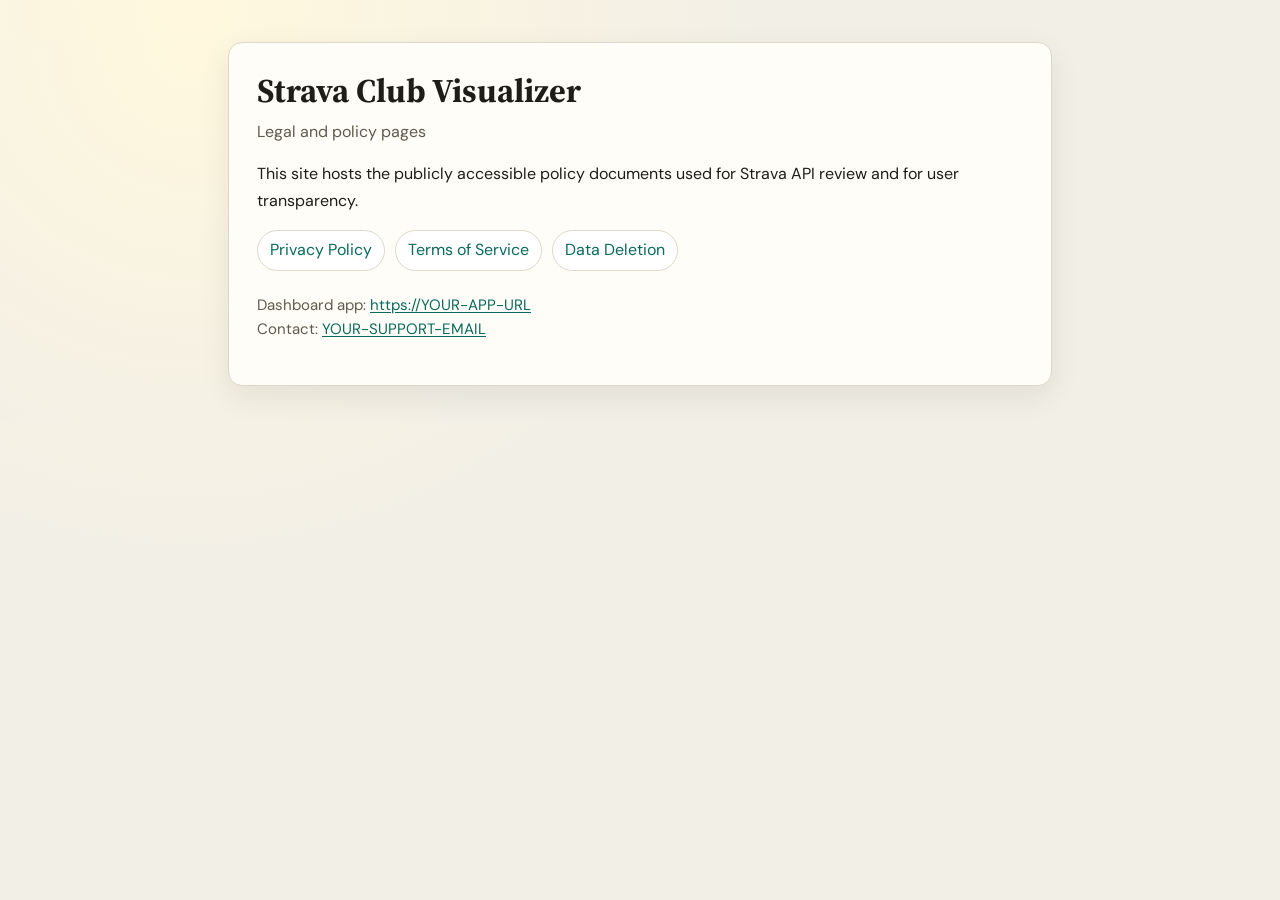
==== docs/index.html @ a5fa7125 "Added static privacy pages." ====
<!doctype html>
<html lang="en">
  <head>
    <meta charset="UTF-8" />
    <meta name="viewport" content="width=device-width, initial-scale=1.0" />
    <title>Strava Club Visualizer | Legal</title>
    <meta
      name="description"
      content="Legal and policy pages for Strava Club Visualizer."
    />
    <link rel="stylesheet" href="styles.css" />
  </head>
  <body>
    <main>
      <section class="card">
        <h1>Strava Club Visualizer</h1>
        <p class="subtle">Legal and policy pages</p>

        <p>
          This site hosts the publicly accessible policy documents used for Strava API
          review and for user transparency.
        </p>

        <nav aria-label="Legal pages">
          <a href="privacy.html">Privacy Policy</a>
          <a href="terms.html">Terms of Service</a>
          <a href="data-deletion.html">Data Deletion</a>
        </nav>

        <p class="footer">
          Dashboard app: <a href="https://YOUR-APP-URL">https://YOUR-APP-URL</a><br />
          Contact: <a href="mailto:YOUR-SUPPORT-EMAIL">YOUR-SUPPORT-EMAIL</a>
        </p>
      </section>
    </main>
  </body>
</html>
---- docs/styles.css ----
@import url('https://fonts.googleapis.com/css2?family=DM+Sans:wght@400;500;700&family=Source+Serif+4:wght@400;600;700&display=swap');

:root {
  --bg: #f2efe6;
  --paper: #fffdf7;
  --ink: #1f1d18;
  --muted: #5f5a4e;
  --accent: #0a6a5b;
  --accent-soft: #d3ece6;
  --line: #dfd8ca;
  --radius: 14px;
  --shadow: 0 10px 30px rgba(31, 29, 24, 0.08);
}

* {
  box-sizing: border-box;
}

html,
body {
  margin: 0;
  padding: 0;
  background: radial-gradient(circle at 15% 0%, #fff8de 0%, #f2efe6 40%),
    linear-gradient(145deg, #f4f1e8 0%, #ebe5d7 100%);
  color: var(--ink);
  min-height: 100%;
}

body {
  font-family: "DM Sans", "Segoe UI", sans-serif;
  line-height: 1.65;
}

main {
  max-width: 860px;
  margin: 42px auto;
  padding: 0 18px 36px;
}

.card {
  background: var(--paper);
  border: 1px solid var(--line);
  border-radius: var(--radius);
  box-shadow: var(--shadow);
  padding: 28px;
  animation: enter 260ms ease-out;
}

h1,
h2,
h3 {
  font-family: "Source Serif 4", Georgia, serif;
  line-height: 1.2;
  margin-top: 0;
}

h1 {
  font-size: clamp(1.9rem, 2.6vw, 2.5rem);
  margin-bottom: 8px;
}

h2 {
  font-size: 1.3rem;
  margin-top: 28px;
  margin-bottom: 8px;
}

h3 {
  font-size: 1.08rem;
  margin-top: 18px;
  margin-bottom: 8px;
}

p,
li {
  color: var(--ink);
  margin-top: 0;
}

ul,
ol {
  padding-left: 22px;
}

.subtle {
  color: var(--muted);
  margin-bottom: 16px;
}

.note {
  border-left: 4px solid var(--accent);
  background: var(--accent-soft);
  padding: 10px 12px;
  border-radius: 8px;
}

a {
  color: var(--accent);
  text-underline-offset: 2px;
}

a:hover {
  text-decoration-thickness: 2px;
}

nav {
  display: flex;
  flex-wrap: wrap;
  gap: 10px;
  margin: 14px 0 4px;
}

nav a {
  display: inline-block;
  border: 1px solid var(--line);
  border-radius: 999px;
  padding: 6px 12px;
  text-decoration: none;
  background: #fff;
  transition: transform 120ms ease, background-color 120ms ease;
}

nav a:hover {
  transform: translateY(-1px);
  background: #fcfaf2;
}

.footer {
  margin-top: 22px;
  color: var(--muted);
  font-size: 0.94rem;
}

@keyframes enter {
  from {
    opacity: 0;
    transform: translateY(6px);
  }
  to {
    opacity: 1;
    transform: translateY(0);
  }
}

@media (max-width: 640px) {
  main {
    margin-top: 20px;
    padding: 0 12px 24px;
  }

  .card {
    padding: 18px;
  }
}
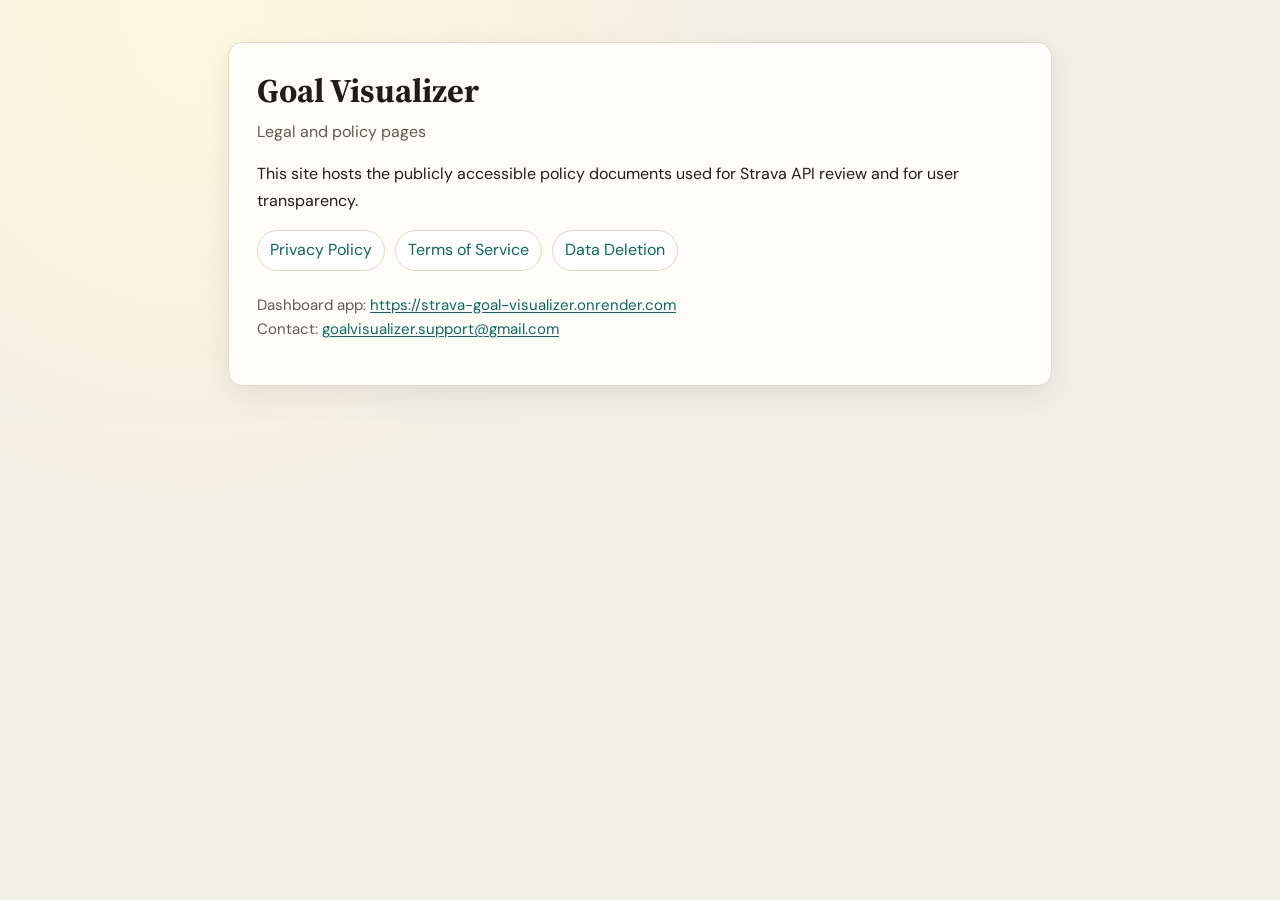
==== commit a5b7957a: "Update branding and contact details across legal pages - Change 'Strava Club Visualizer' to 'Goal Vi" ====
--- a/docs/index.html
+++ b/docs/index.html
@@ -3,17 +3,17 @@
   <head>
     <meta charset="UTF-8" />
     <meta name="viewport" content="width=device-width, initial-scale=1.0" />
-    <title>Strava Club Visualizer | Legal</title>
+    <title>Goal Visualizer | Legal</title>
     <meta
       name="description"
-      content="Legal and policy pages for Strava Club Visualizer."
+      content="Legal and policy pages for Goal Visualizer."
     />
     <link rel="stylesheet" href="styles.css" />
   </head>
   <body>
     <main>
       <section class="card">
-        <h1>Strava Club Visualizer</h1>
+        <h1>Goal Visualizer</h1>
         <p class="subtle">Legal and policy pages</p>
 
         <p>
@@ -28,8 +28,8 @@
         </nav>
 
         <p class="footer">
-          Dashboard app: <a href="https://YOUR-APP-URL">https://YOUR-APP-URL</a><br />
-          Contact: <a href="mailto:YOUR-SUPPORT-EMAIL">YOUR-SUPPORT-EMAIL</a>
+          Dashboard app: <a href="https://strava-goal-visualizer.onrender.com">https://strava-goal-visualizer.onrender.com</a><br />
+          Contact: <a href="mailto:goalvisualizer.support@gmail.com">goalvisualizer.support@gmail.com</a>
         </p>
       </section>
     </main>
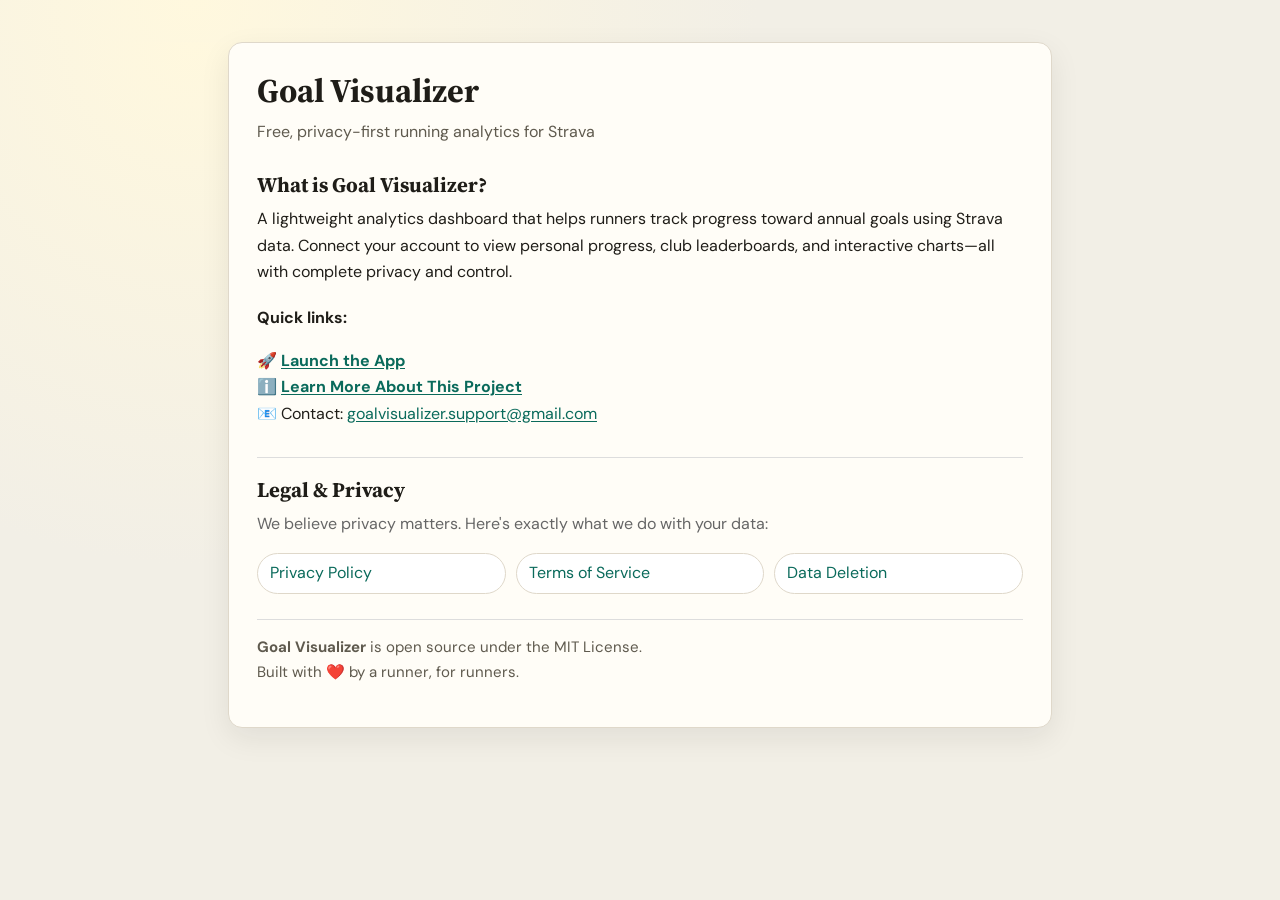
==== commit e7ee1b8b: "Add About page and improve site navigation - Create about.html with detailed app description, featur" ====
--- a/docs/index.html
+++ b/docs/index.html
@@ -3,10 +3,10 @@
   <head>
     <meta charset="UTF-8" />
     <meta name="viewport" content="width=device-width, initial-scale=1.0" />
-    <title>Goal Visualizer | Legal</title>
+    <title>Goal Visualizer | Free Running Analytics for Strava</title>
     <meta
       name="description"
-      content="Legal and policy pages for Goal Visualizer."
+      content="Goal Visualizer: Track your running goals with Strava. Free, private, open-source analytics dashboard."
     />
     <link rel="stylesheet" href="styles.css" />
   </head>
@@ -14,22 +14,37 @@
     <main>
       <section class="card">
         <h1>Goal Visualizer</h1>
-        <p class="subtle">Legal and policy pages</p>
+        <p class="subtle">Free, privacy-first running analytics for Strava</p>
 
+        <h2>What is Goal Visualizer?</h2>
         <p>
-          This site hosts the publicly accessible policy documents used for Strava API
-          review and for user transparency.
+          A lightweight analytics dashboard that helps runners track progress toward annual
+          goals using Strava data. Connect your account to view personal progress, club
+          leaderboards, and interactive charts—all with complete privacy and control.
         </p>
 
-        <nav aria-label="Legal pages">
-          <a href="privacy.html">Privacy Policy</a>
-          <a href="terms.html">Terms of Service</a>
-          <a href="data-deletion.html">Data Deletion</a>
+        <p style="margin-top: 20px;">
+          <strong>Quick links:</strong>
+        </p>
+        <ul style="list-style: none; padding: 0;">
+          <li>🚀 <a href="https://strava-goal-visualizer.onrender.com"><strong>Launch the App</strong></a></li>
+          <li>ℹ️ <a href="about.html"><strong>Learn More About This Project</strong></a></li>
+          <li>📧 Contact: <a href="mailto:goalvisualizer.support@gmail.com">goalvisualizer.support@gmail.com</a></li>
+        </ul>
+
+        <h2 style="margin-top: 30px; border-top: 1px solid #ddd; padding-top: 20px;">Legal & Privacy</h2>
+        <p style="color: #666;">
+          We believe privacy matters. Here's exactly what we do with your data:
+        </p>
+        <nav aria-label="Legal pages" style="display: flex; gap: 10px; flex-wrap: wrap;">
+          <a href="privacy.html" style="flex: 1; min-width: 120px;">Privacy Policy</a>
+          <a href="terms.html" style="flex: 1; min-width: 120px;">Terms of Service</a>
+          <a href="data-deletion.html" style="flex: 1; min-width: 120px;">Data Deletion</a>
         </nav>
 
-        <p class="footer">
-          Dashboard app: <a href="https://strava-goal-visualizer.onrender.com">https://strava-goal-visualizer.onrender.com</a><br />
-          Contact: <a href="mailto:goalvisualizer.support@gmail.com">goalvisualizer.support@gmail.com</a>
+        <p class="footer" style="margin-top: 25px; border-top: 1px solid #ddd; padding-top: 15px;">
+          <strong>Goal Visualizer</strong> is open source under the MIT License.<br />
+          Built with ❤️ by a runner, for runners.
         </p>
       </section>
     </main>
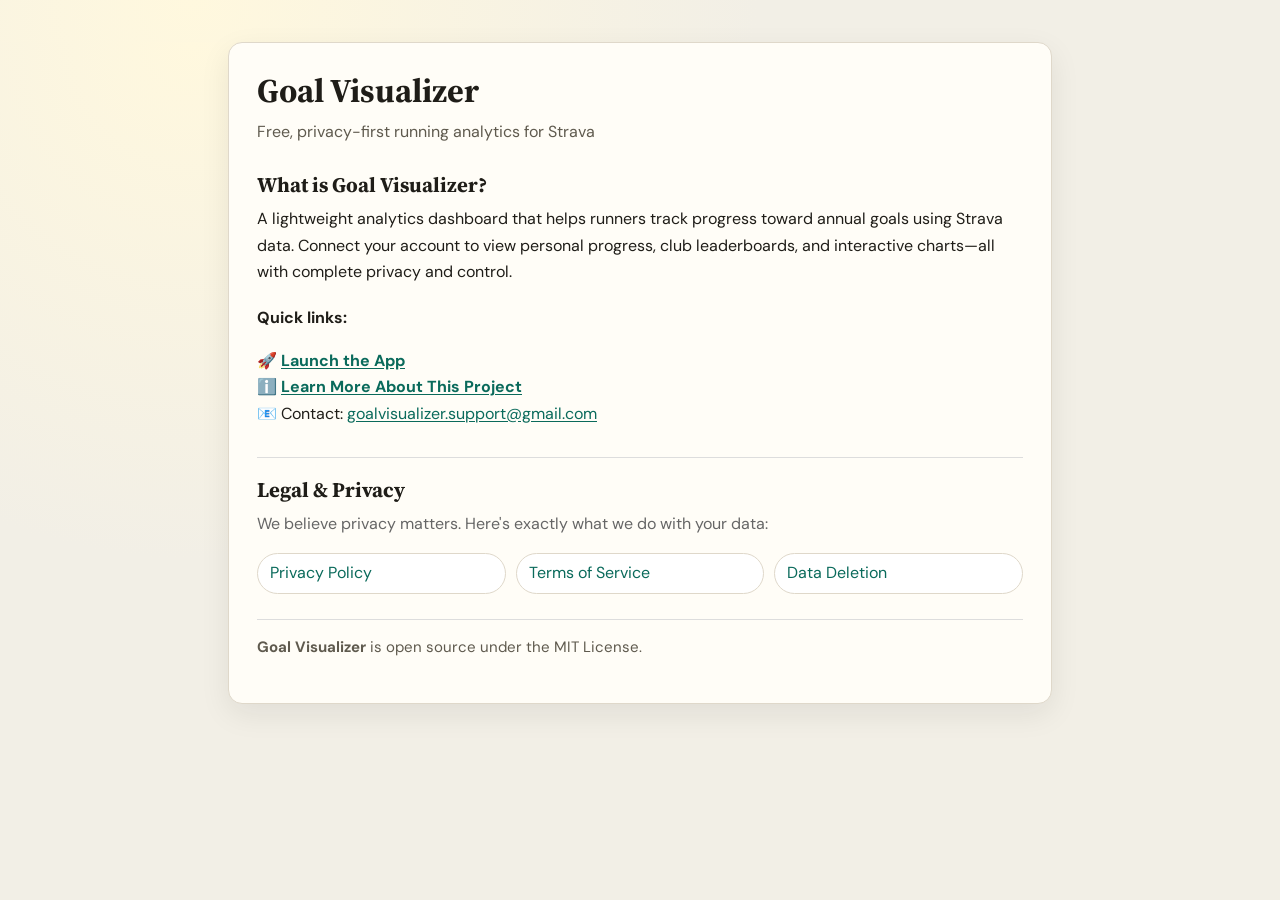
==== commit 2ebdfa5d: "Removed ai generated lin" ====
--- a/docs/index.html
+++ b/docs/index.html
@@ -44,7 +44,6 @@
 
         <p class="footer" style="margin-top: 25px; border-top: 1px solid #ddd; padding-top: 15px;">
           <strong>Goal Visualizer</strong> is open source under the MIT License.<br />
-          Built with ❤️ by a runner, for runners.
         </p>
       </section>
     </main>
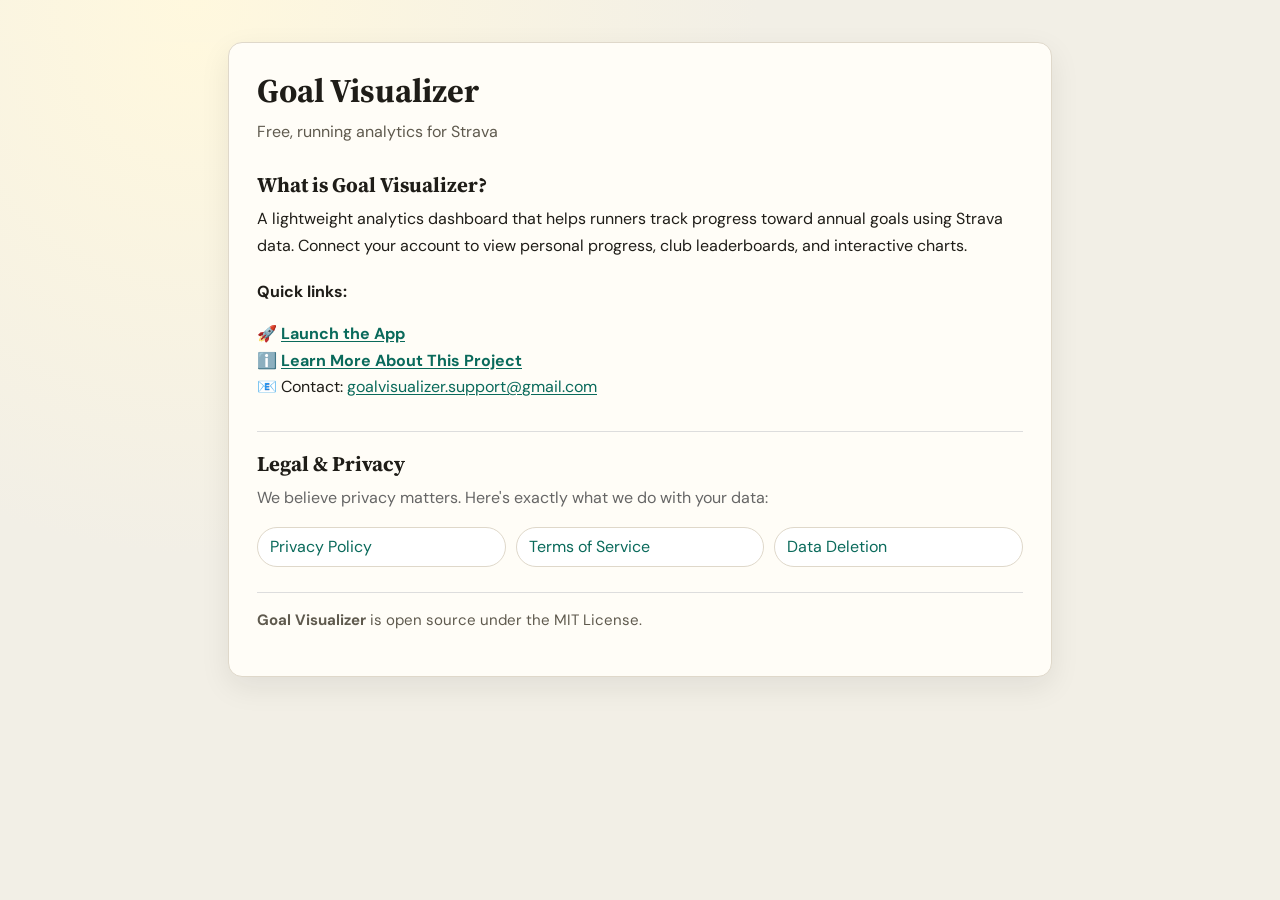
==== commit f4eb97e6: "Update public docs copy and content - refine wording in docs landing and about pages" ====
--- a/docs/index.html
+++ b/docs/index.html
@@ -14,13 +14,13 @@
     <main>
       <section class="card">
         <h1>Goal Visualizer</h1>
-        <p class="subtle">Free, privacy-first running analytics for Strava</p>
+        <p class="subtle">Free, running analytics for Strava</p>
 
         <h2>What is Goal Visualizer?</h2>
         <p>
           A lightweight analytics dashboard that helps runners track progress toward annual
           goals using Strava data. Connect your account to view personal progress, club
-          leaderboards, and interactive charts—all with complete privacy and control.
+          leaderboards, and interactive charts.
         </p>
 
         <p style="margin-top: 20px;">
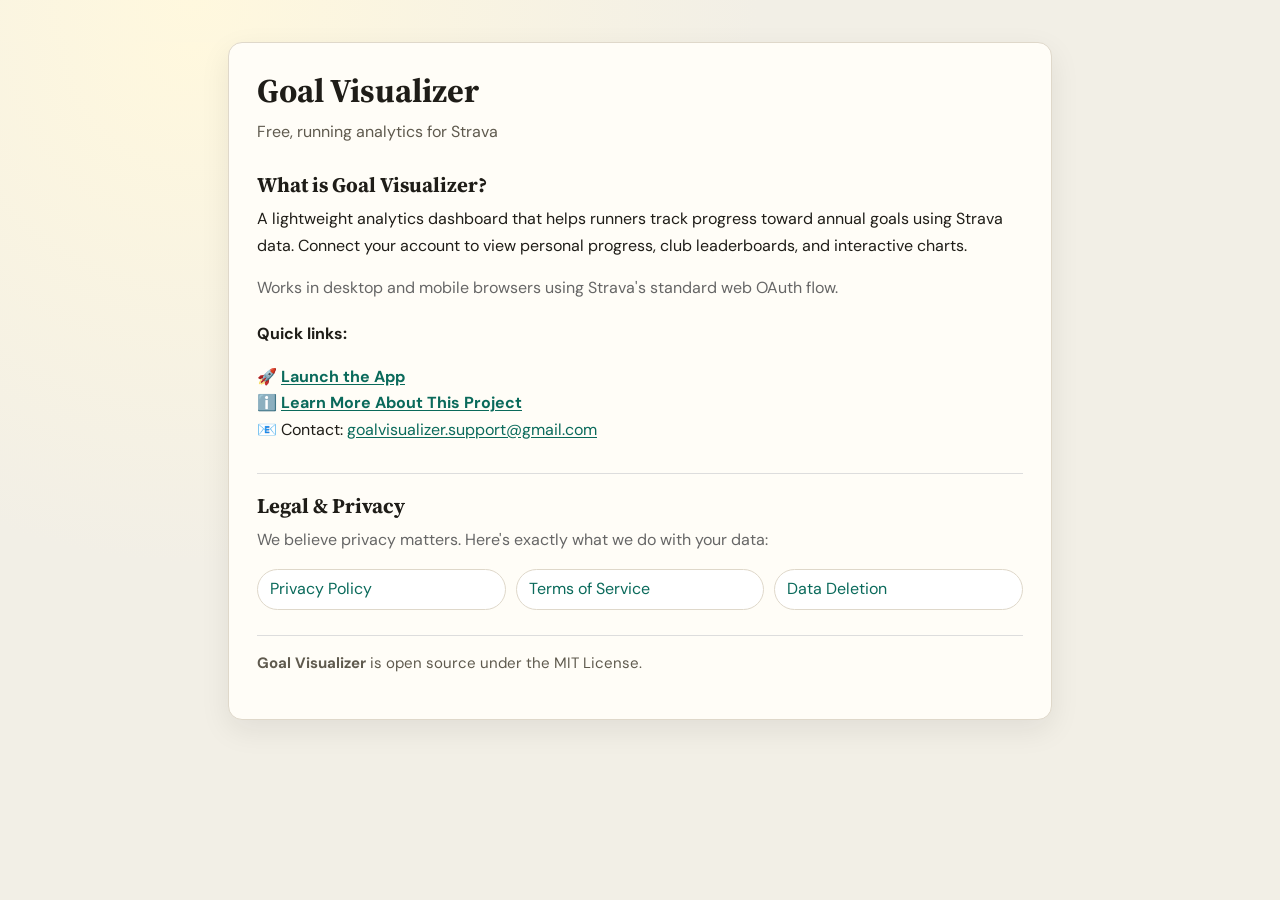
==== commit 9ae12f00: "Harden Strava OAuth handling and align docs - default web OAuth prompt to approval_prompt=auto  - pe" ====
--- a/docs/index.html
+++ b/docs/index.html
@@ -21,6 +21,9 @@
           A lightweight analytics dashboard that helps runners track progress toward annual
           goals using Strava data. Connect your account to view personal progress, club
           leaderboards, and interactive charts.
+        </p>
+        <p style="color: #666;">
+          Works in desktop and mobile browsers using Strava's standard web OAuth flow.
         </p>
 
         <p style="margin-top: 20px;">
